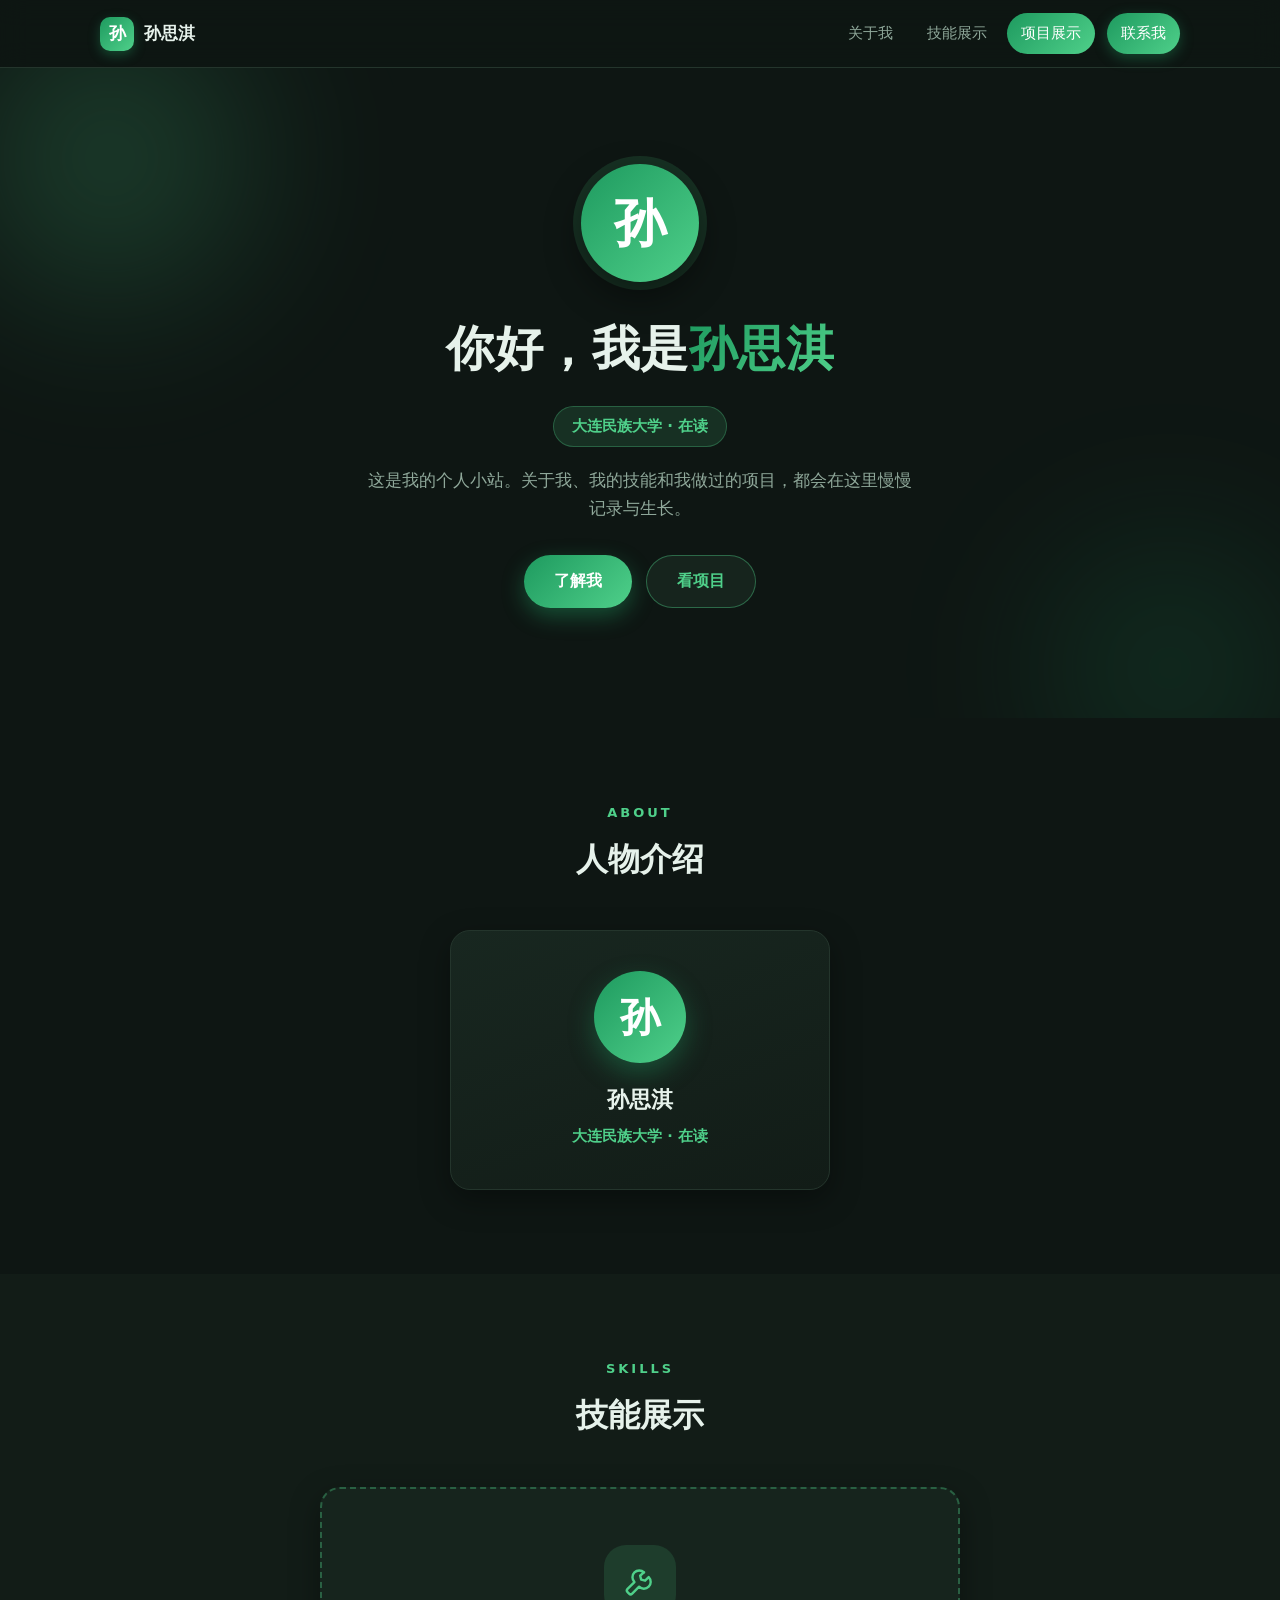
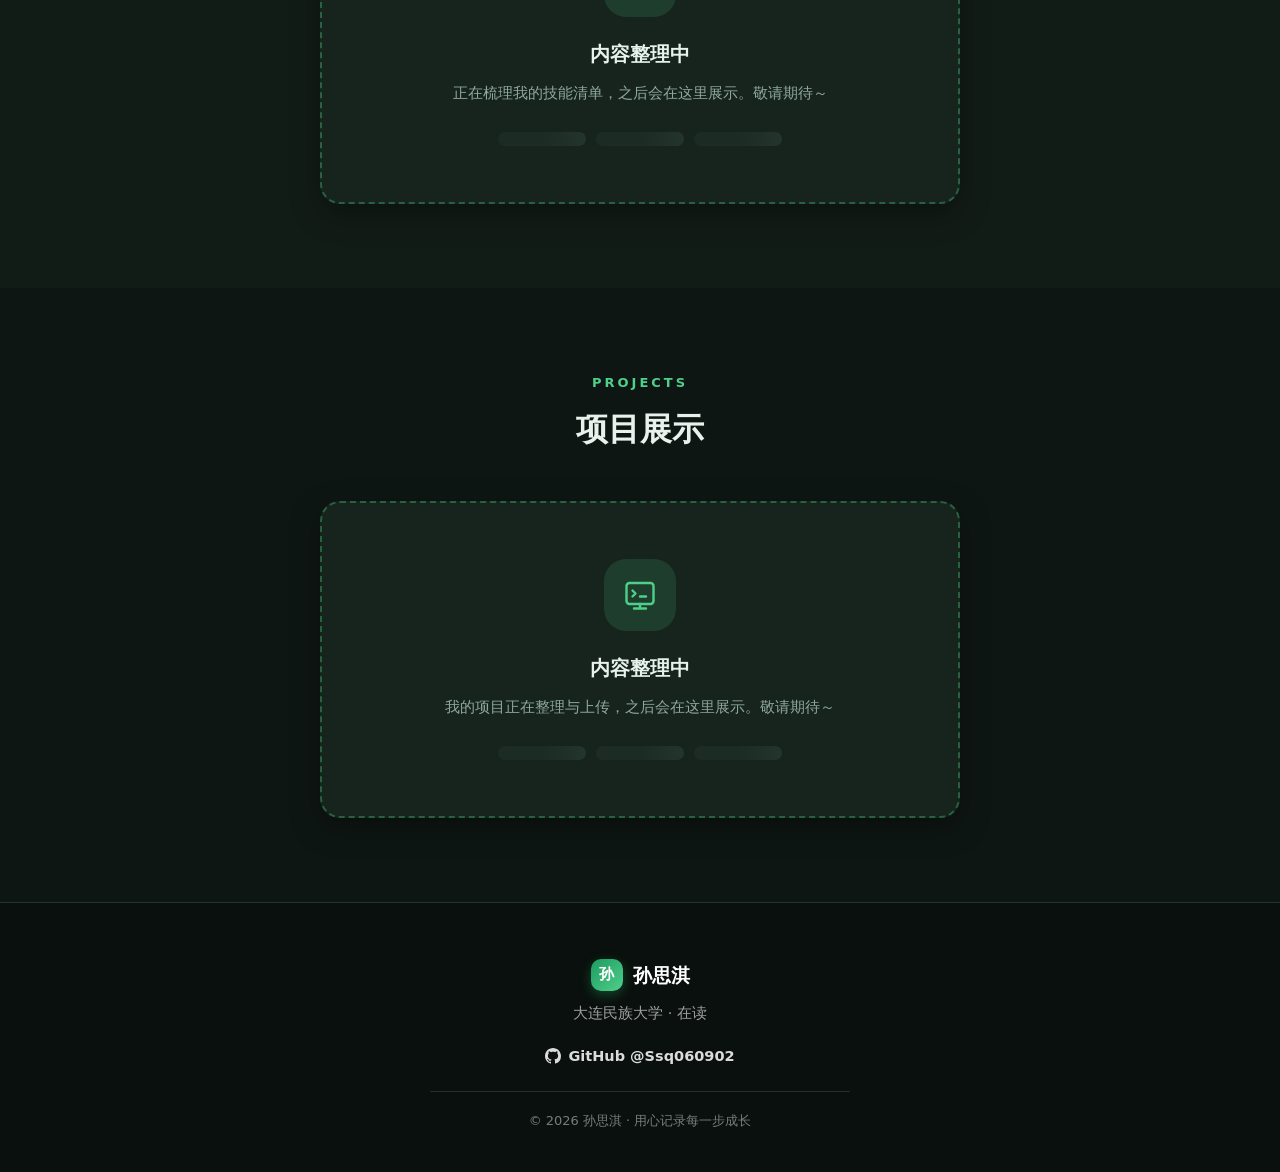
==== index.html @ 7ef8e4c4 "init: 孙思淇个人展示网站（深色主题单页）" ====
<!DOCTYPE html>
<html lang="zh-CN">
<head>
  <meta charset="UTF-8" />
  <meta name="viewport" content="width=device-width, initial-scale=1.0" />
  <title>孙思淇 · 个人主页</title>
  <meta name="description" content="孙思淇的个人展示网站 —— 大连民族大学在读。" />
  <link rel="icon" href="data:image/svg+xml,%3Csvg xmlns='http://www.w3.org/2000/svg' viewBox='0 0 100 100'%3E%3Crect width='100' height='100' rx='24' fill='%2322A869'/%3E%3Ctext x='50' y='70' font-size='52' text-anchor='middle' fill='white' font-family='sans-serif'%3E%E5%AD%99%3C/text%3E%3C/svg%3E" />
  <link rel="stylesheet" href="style.css" />
</head>
<body>
  <header class="site-header">
    <div class="container header-inner">
      <a class="brand" href="#top">
        <span class="brand-mark">孙</span>
        <span class="brand-name">孙思淇</span>
      </a>
      <nav class="site-nav" id="siteNav" aria-label="主导航">
        <a href="#about">关于我</a>
        <a href="#skills">技能展示</a>
        <a href="#projects">项目展示</a>
        <a href="#contact" class="nav-cta">联系我</a>
      </nav>
      <button class="nav-toggle" id="navToggle" aria-label="打开菜单" aria-expanded="false">
        <span></span><span></span><span></span>
      </button>
    </div>
  </header>

  <main id="top">
    <!-- Hero -->
    <section class="hero">
      <div class="hero-deco deco-a" aria-hidden="true"></div>
      <div class="hero-deco deco-b" aria-hidden="true"></div>
      <div class="container hero-inner">
        <div class="hero-avatar" aria-hidden="true">孙</div>
        <h1 class="hero-title">你好，我是<span class="accent">孙思淇</span></h1>
        <p class="hero-meta"><span class="chip">大连民族大学 · 在读</span></p>
        <p class="hero-desc">这是我的个人小站。关于我、我的技能和我做过的项目，都会在这里慢慢记录与生长。</p>
        <div class="hero-actions">
          <a class="btn btn-primary" href="#about">了解我</a>
          <a class="btn btn-ghost" href="#projects">看项目</a>
        </div>
      </div>
    </section>

    <!-- 人物介绍 -->
    <section class="section" id="about">
      <div class="container">
        <p class="section-kicker">About</p>
        <h2 class="section-title">人物介绍</h2>
        <div class="about-grid">
          <div class="about-card profile-card reveal">
            <div class="profile-avatar" aria-hidden="true">孙</div>
            <div class="profile-name">孙思淇</div>
            <div class="profile-school">大连民族大学 · 在读</div>
          </div>
        </div>
      </div>
    </section>

    <!-- 技能展示 -->
    <section class="section section-alt" id="skills">
      <div class="container">
        <p class="section-kicker">Skills</p>
        <h2 class="section-title">技能展示</h2>
        <div class="empty-card reveal">
          <div class="empty-icon" aria-hidden="true">
            <svg viewBox="0 0 24 24" fill="none" stroke="currentColor" stroke-width="1.6" stroke-linecap="round" stroke-linejoin="round">
              <path d="M14.7 6.3a4.5 4.5 0 0 0-6.4 6.4l-4.6 4.6a1.5 1.5 0 0 0 0 2.1l1 1a1.5 1.5 0 0 0 2.1 0l4.6-4.6a4.5 4.5 0 0 0 6.4-6.4l-2.4 2.4-2.6-.7-.7-2.6 2.6-2.4z"/>
            </svg>
          </div>
          <h3 class="empty-title">内容整理中</h3>
          <p class="empty-text">正在梳理我的技能清单，之后会在这里展示。敬请期待～</p>
          <div class="empty-skeleton" aria-hidden="true">
            <span></span><span></span><span></span>
          </div>
        </div>
      </div>
    </section>

    <!-- 项目展示 -->
    <section class="section" id="projects">
      <div class="container">
        <p class="section-kicker">Projects</p>
        <h2 class="section-title">项目展示</h2>
        <div class="empty-card reveal">
          <div class="empty-icon" aria-hidden="true">
            <svg viewBox="0 0 24 24" fill="none" stroke="currentColor" stroke-width="1.6" stroke-linecap="round" stroke-linejoin="round">
              <rect x="3" y="4" width="18" height="14" rx="2"/>
              <path d="M8 21h8M12 18v3M7 9l2 2-2 2M12 13h4"/>
            </svg>
          </div>
          <h3 class="empty-title">内容整理中</h3>
          <p class="empty-text">我的项目正在整理与上传，之后会在这里展示。敬请期待～</p>
          <div class="empty-skeleton" aria-hidden="true">
            <span></span><span></span><span></span>
          </div>
        </div>
      </div>
    </section>
  </main>

  <footer class="site-footer" id="contact">
    <div class="container footer-inner">
      <div class="footer-brand">
        <span class="brand-mark">孙</span> 孙思淇
      </div>
      <p class="footer-text">大连民族大学 · 在读</p>
      <a class="footer-github" href="https://github.com/Ssq060902" target="_blank" rel="noopener">
        <svg viewBox="0 0 24 24" fill="currentColor" aria-hidden="true"><path d="M12 0C5.37 0 0 5.37 0 12c0 5.31 3.435 9.795 8.205 11.385.6.105.825-.255.825-.57 0-.285-.015-1.23-.015-2.235-3.015.555-3.795-.735-4.035-1.41-.135-.345-.72-1.41-1.23-1.695-.42-.225-1.02-.78-.015-.795.945-.015 1.62.87 1.845 1.23 1.08 1.815 2.805 1.305 3.495.99.105-.78.42-1.305.765-1.605-2.67-.3-5.46-1.335-5.46-5.925 0-1.305.465-2.385 1.23-3.225-.12-.3-.54-1.53.12-3.18 0 0 1.005-.315 3.3 1.23.96-.27 1.98-.405 3-.405s2.04.135 3 .405c2.295-1.56 3.3-1.23 3.3-1.23.66 1.65.24 2.88.12 3.18.765.84 1.23 1.905 1.23 3.225 0 4.605-2.805 5.625-5.475 5.925.435.375.81 1.095.81 2.22 0 1.605-.015 2.895-.015 3.3 0 .315.225.69.825.57A12.02 12.02 0 0 0 24 12c0-6.63-5.37-12-12-12z"/></svg>
        GitHub @Ssq060902
      </a>
      <p class="footer-copy">© 2026 孙思淇 · 用心记录每一步成长</p>
    </div>
  </footer>

  <script src="script.js"></script>
</body>
</html>
---- style.css ----
/* ============ 设计变量 ============ */
:root {
  --bg: #0E1613;
  --bg-alt: #121C17;
  --ink: #E6F2EB;
  --muted: #8FA89A;
  --card: #16241D;
  --line: #24352C;
  --accent: #4FD08A;
  --accent-2: #7FE8AE;
  --grad: linear-gradient(135deg, #1E9A5F 0%, #4FD08A 100%);
  --radius: 20px;
  --radius-sm: 12px;
  --shadow: 0 10px 30px rgba(0, 0, 0, 0.35);
  --shadow-lg: 0 18px 50px rgba(0, 0, 0, 0.45);
  --header-h: 68px;
}

/* ============ 基础 ============ */
* { margin: 0; padding: 0; box-sizing: border-box; }

html { scroll-behavior: smooth; }

body {
  font-family: "PingFang SC", "Hiragino Sans GB", "Microsoft YaHei", "Noto Sans SC", system-ui, -apple-system, sans-serif;
  background: var(--bg);
  color: var(--ink);
  line-height: 1.7;
  -webkit-font-smoothing: antialiased;
  overflow-x: hidden;
}

.container {
  width: min(1080px, 92%);
  margin: 0 auto;
}

a { text-decoration: none; color: inherit; }

section { scroll-margin-top: calc(var(--header-h) + 16px); }

/* ============ 顶部导航 ============ */
.site-header {
  position: sticky;
  top: 0;
  z-index: 100;
  height: var(--header-h);
  background: rgba(14, 22, 19, 0.82);
  backdrop-filter: blur(14px);
  -webkit-backdrop-filter: blur(14px);
  border-bottom: 1px solid var(--line);
}

.header-inner {
  height: 100%;
  display: flex;
  align-items: center;
  justify-content: space-between;
}

.brand {
  display: inline-flex;
  align-items: center;
  gap: 10px;
  font-weight: 700;
  font-size: 17px;
}

.brand-mark {
  display: inline-flex;
  align-items: center;
  justify-content: center;
  width: 34px;
  height: 34px;
  border-radius: 10px;
  background: var(--grad);
  color: #fff;
  font-size: 17px;
  font-weight: 700;
  box-shadow: 0 4px 12px rgba(34, 168, 105, 0.35);
}

.site-nav {
  display: flex;
  align-items: center;
  gap: 6px;
}

.site-nav a {
  padding: 8px 14px;
  border-radius: 999px;
  font-size: 15px;
  color: var(--muted);
  font-weight: 500;
  transition: color .25s, background .25s;
}

.site-nav a:hover { color: var(--ink); background: rgba(79, 208, 138, 0.12); }

.site-nav a.active { color: #fff; background: var(--grad); }

.site-nav a.nav-cta {
  margin-left: 6px;
  color: #fff;
  background: var(--grad);
  box-shadow: 0 4px 14px rgba(34, 168, 105, 0.35);
}

.site-nav a.nav-cta:hover { filter: brightness(1.06); }

.nav-toggle {
  display: none;
  flex-direction: column;
  justify-content: center;
  gap: 5px;
  width: 42px;
  height: 42px;
  padding: 10px;
  border: 1px solid var(--line);
  border-radius: var(--radius-sm);
  background: var(--card);
  cursor: pointer;
}

.nav-toggle span {
  display: block;
  height: 2px;
  width: 100%;
  background: var(--ink);
  border-radius: 2px;
  transition: transform .3s, opacity .3s;
}

.nav-toggle.open span:nth-child(1) { transform: translateY(7px) rotate(45deg); }
.nav-toggle.open span:nth-child(2) { opacity: 0; }
.nav-toggle.open span:nth-child(3) { transform: translateY(-7px) rotate(-45deg); }

/* ============ Hero ============ */
.hero {
  position: relative;
  padding: 96px 0 110px;
  text-align: center;
  overflow: hidden;
}

.hero-deco {
  position: absolute;
  border-radius: 50%;
  filter: blur(70px);
  opacity: .5;
  pointer-events: none;
}

.deco-a {
  width: 420px; height: 420px;
  background: radial-gradient(circle, rgba(79, 208, 138, .55), transparent 70%);
  top: -120px; left: -100px;
  animation: float 9s ease-in-out infinite;
}

.deco-b {
  width: 380px; height: 380px;
  background: radial-gradient(circle, rgba(34, 168, 105, .4), transparent 70%);
  bottom: -140px; right: -80px;
  animation: float 11s ease-in-out infinite reverse;
}

@keyframes float {
  0%, 100% { transform: translateY(0); }
  50% { transform: translateY(-24px); }
}

.hero-inner { position: relative; z-index: 1; }

.hero-avatar {
  width: 118px;
  height: 118px;
  margin: 0 auto 26px;
  display: flex;
  align-items: center;
  justify-content: center;
  border-radius: 50%;
  background: var(--grad);
  color: #fff;
  font-size: 52px;
  font-weight: 700;
  box-shadow: 0 14px 36px rgba(0, 0, 0, 0.45), 0 0 0 8px rgba(79, 208, 138, 0.14);
}

.hero-title {
  font-size: clamp(30px, 5.4vw, 48px);
  font-weight: 800;
  letter-spacing: .5px;
  margin-bottom: 16px;
}

.hero-title .accent {
  background: var(--grad);
  -webkit-background-clip: text;
  background-clip: text;
  -webkit-text-fill-color: transparent;
  color: transparent;
}

.chip {
  display: inline-block;
  padding: 7px 18px;
  border-radius: 999px;
  background: rgba(79, 208, 138, 0.14);
  color: var(--accent);
  font-size: 15px;
  font-weight: 600;
  border: 1px solid rgba(79, 208, 138, 0.3);
}

.hero-desc {
  max-width: 560px;
  margin: 20px auto 32px;
  color: var(--muted);
  font-size: 16.5px;
}

.hero-actions {
  display: flex;
  justify-content: center;
  gap: 14px;
  flex-wrap: wrap;
}

.btn {
  display: inline-flex;
  align-items: center;
  gap: 8px;
  padding: 12px 30px;
  border-radius: 999px;
  font-size: 15.5px;
  font-weight: 600;
  transition: transform .25s, box-shadow .25s, background .25s;
}

.btn:hover { transform: translateY(-2px); }

.btn-primary {
  color: #fff;
  background: var(--grad);
  box-shadow: 0 8px 22px rgba(34, 168, 105, 0.4);
}

.btn-ghost {
  color: var(--accent);
  background: var(--card);
  border: 1.5px solid rgba(79, 208, 138, 0.4);
}

.btn-ghost:hover { background: rgba(79, 208, 138, 0.1); }

/* ============ 通用区块 ============ */
.section { padding: 84px 0; }

.section-alt {
  background: var(--bg-alt);
}

.section-kicker {
  text-align: center;
  color: var(--accent);
  font-size: 13px;
  font-weight: 700;
  letter-spacing: 3px;
  text-transform: uppercase;
  margin-bottom: 8px;
}

.section-title {
  text-align: center;
  font-size: clamp(24px, 3.6vw, 32px);
  font-weight: 800;
  margin-bottom: 44px;
}

/* ============ 人物介绍 ============ */
.about-grid {
  display: flex;
  justify-content: center;
}

.about-grid .profile-card {
  width: 100%;
  max-width: 380px;
}

.about-card {
  background: var(--card);
  border: 1px solid var(--line);
  border-radius: var(--radius);
  box-shadow: var(--shadow);
}

.profile-card {
  padding: 40px 30px;
  text-align: center;
  background: linear-gradient(160deg, #182720 0%, #121C17 100%);
}

.profile-avatar {
  width: 92px;
  height: 92px;
  margin: 0 auto 18px;
  display: flex;
  align-items: center;
  justify-content: center;
  border-radius: 50%;
  background: var(--grad);
  color: #fff;
  font-size: 40px;
  font-weight: 700;
  box-shadow: 0 10px 26px rgba(34, 168, 105, 0.35);
}

.profile-name { font-size: 22px; font-weight: 800; }

.profile-school {
  margin-top: 6px;
  color: var(--accent);
  font-size: 14.5px;
  font-weight: 600;
}



/* ============ 空状态（技能 / 项目） ============ */
.empty-card {
  max-width: 640px;
  margin: 0 auto;
  padding: 56px 36px;
  text-align: center;
  background: var(--card);
  border: 2px dashed rgba(79, 208, 138, 0.35);
  border-radius: var(--radius);
  box-shadow: var(--shadow);
}

.empty-icon {
  width: 72px;
  height: 72px;
  margin: 0 auto 20px;
  display: flex;
  align-items: center;
  justify-content: center;
  border-radius: 22px;
  background: rgba(79, 208, 138, 0.14);
  color: var(--accent);
}

.empty-icon svg { width: 36px; height: 36px; }

.empty-title { font-size: 20px; font-weight: 800; margin-bottom: 10px; }

.empty-text { color: var(--muted); font-size: 15px; margin-bottom: 26px; }

.empty-skeleton {
  display: flex;
  justify-content: center;
  gap: 10px;
  flex-wrap: wrap;
}

.empty-skeleton span {
  width: 88px;
  height: 14px;
  border-radius: 999px;
  background: linear-gradient(90deg, #1C2B23 25%, #24352C 50%, #1C2B23 75%);
  background-size: 200% 100%;
  animation: shimmer 1.6s linear infinite;
}

@keyframes shimmer {
  0% { background-position: 200% 0; }
  100% { background-position: -200% 0; }
}

/* ============ 页脚 ============ */
.site-footer {
  background: #0A100D;
  border-top: 1px solid var(--line);
  color: rgba(255, 255, 255, 0.85);
  padding: 56px 0 40px;
  text-align: center;
}

.footer-brand {
  display: inline-flex;
  align-items: center;
  gap: 10px;
  font-size: 19px;
  font-weight: 700;
  color: #fff;
  margin-bottom: 10px;
}

.footer-brand .brand-mark { width: 32px; height: 32px; font-size: 15px; }

.footer-text { color: rgba(255, 255, 255, 0.6); font-size: 14.5px; margin-bottom: 18px; }

.footer-github {
  display: inline-flex;
  align-items: center;
  gap: 7px;
  margin-bottom: 22px;
  color: rgba(255, 255, 255, 0.85);
  font-size: 14.5px;
  font-weight: 600;
  transition: color .25s;
}

.footer-github:hover { color: #fff; text-decoration: underline; }

.footer-github svg {
  width: 16px;
  height: 16px;
}

.footer-copy {
  color: rgba(255, 255, 255, 0.45);
  font-size: 13px;
  padding-top: 18px;
  border-top: 1px solid rgba(255, 255, 255, 0.12);
  max-width: 420px;
  margin: 0 auto;
}

/* ============ 滚动显现 ============ */
.reveal {
  opacity: 0;
  transform: translateY(26px);
  transition: opacity .7s ease, transform .7s ease;
}

.reveal.visible {
  opacity: 1;
  transform: translateY(0);
}

@media (prefers-reduced-motion: reduce) {
  html { scroll-behavior: auto; }
  .reveal { opacity: 1; transform: none; transition: none; }
  .hero-deco, .empty-skeleton span { animation: none; }
}

/* ============ 响应式 ============ */
@media (max-width: 820px) {
  .profile-card { padding: 34px 26px; }
}

@media (max-width: 680px) {
  .nav-toggle { display: flex; }

  .site-nav {
    position: absolute;
    top: var(--header-h);
    left: 0;
    right: 0;
    flex-direction: column;
    align-items: stretch;
    gap: 4px;
    padding: 14px 4%;
    background: rgba(18, 28, 23, 0.97);
    backdrop-filter: blur(14px);
    -webkit-backdrop-filter: blur(14px);
    border-bottom: 1px solid var(--line);
    box-shadow: 0 18px 34px rgba(0, 0, 0, 0.45);
    opacity: 0;
    visibility: hidden;
    transform: translateY(-12px);
    transition: opacity .3s, transform .3s, visibility .3s;
  }

  .site-nav.open {
    opacity: 1;
    visibility: visible;
    transform: translateY(0);
  }

  .site-nav a { padding: 12px 16px; font-size: 15.5px; }
  .site-nav a.nav-cta { margin-left: 0; text-align: center; }

  .hero { padding: 68px 0 80px; }
  .hero-avatar { width: 96px; height: 96px; font-size: 42px; }
  .hero-desc { font-size: 15.5px; }
  .section { padding: 62px 0; }
  .section-title { margin-bottom: 32px; }

  .empty-card { padding: 44px 24px; }
}
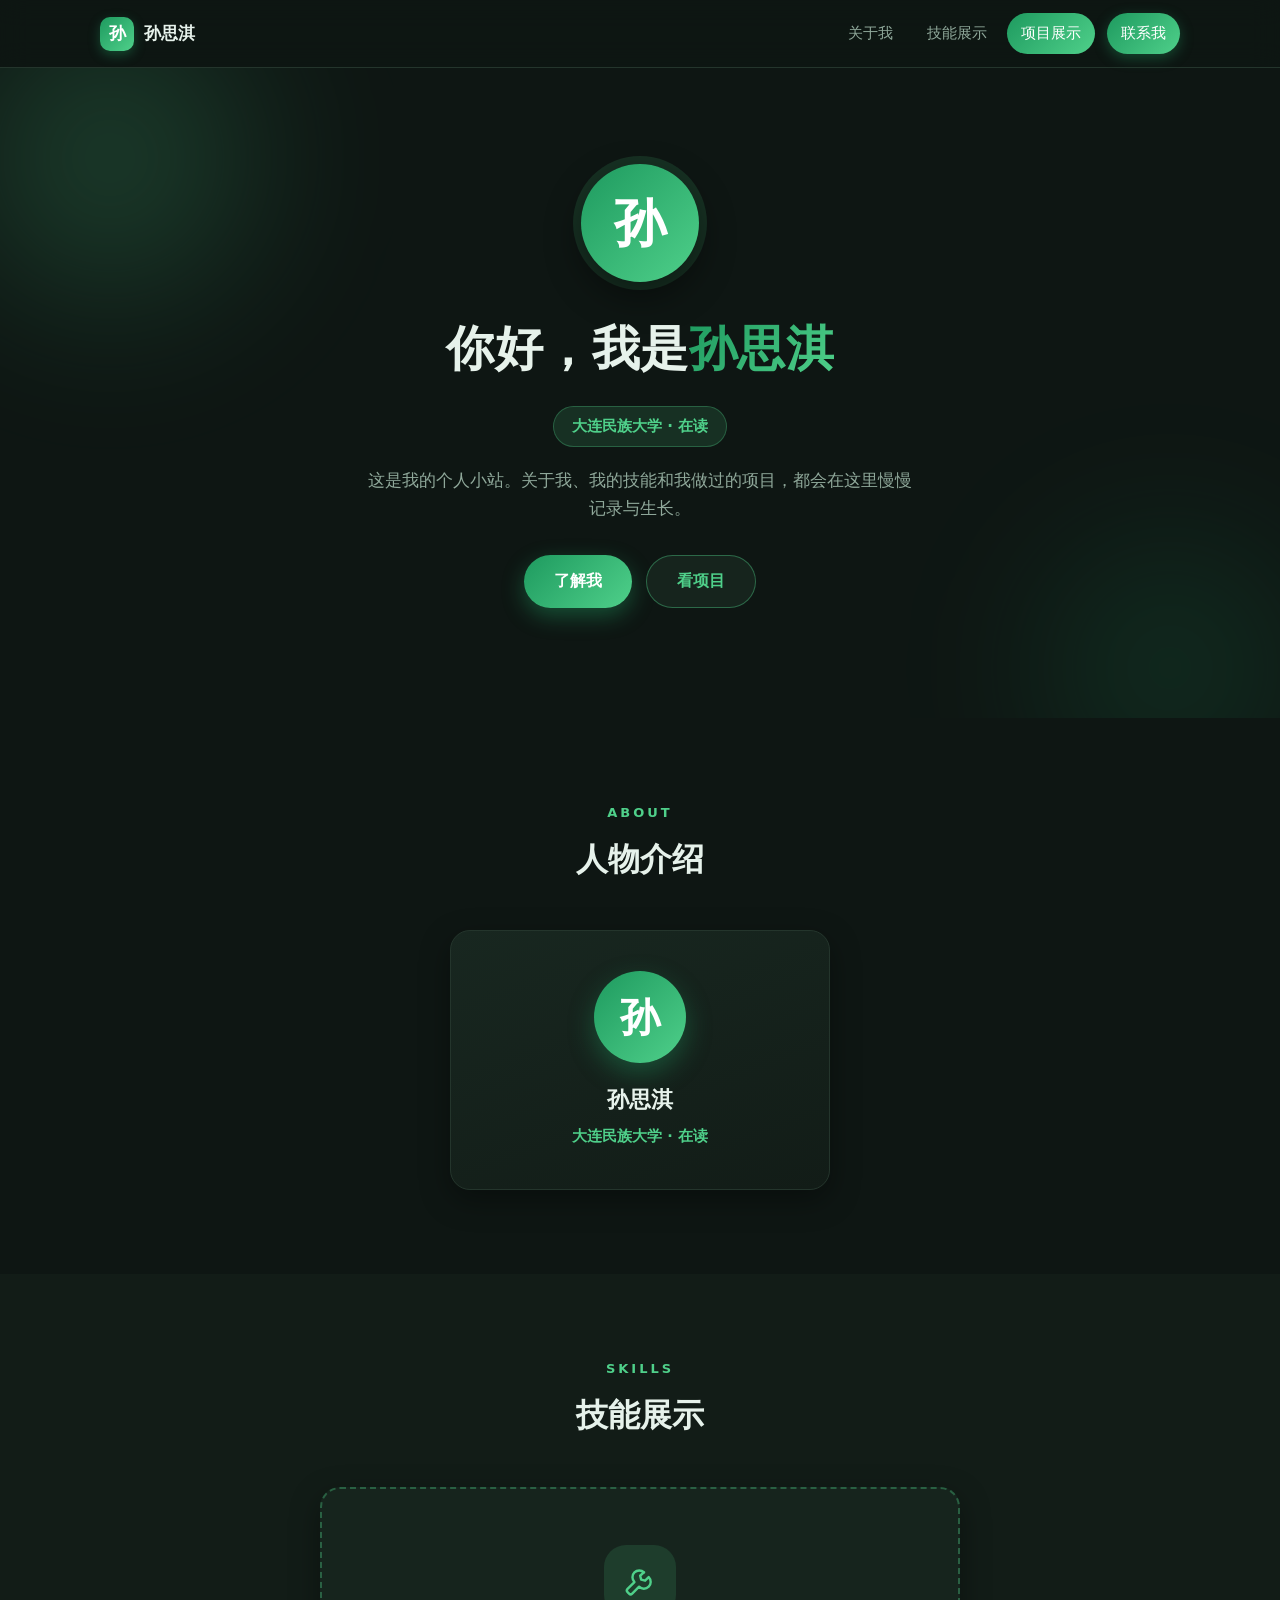
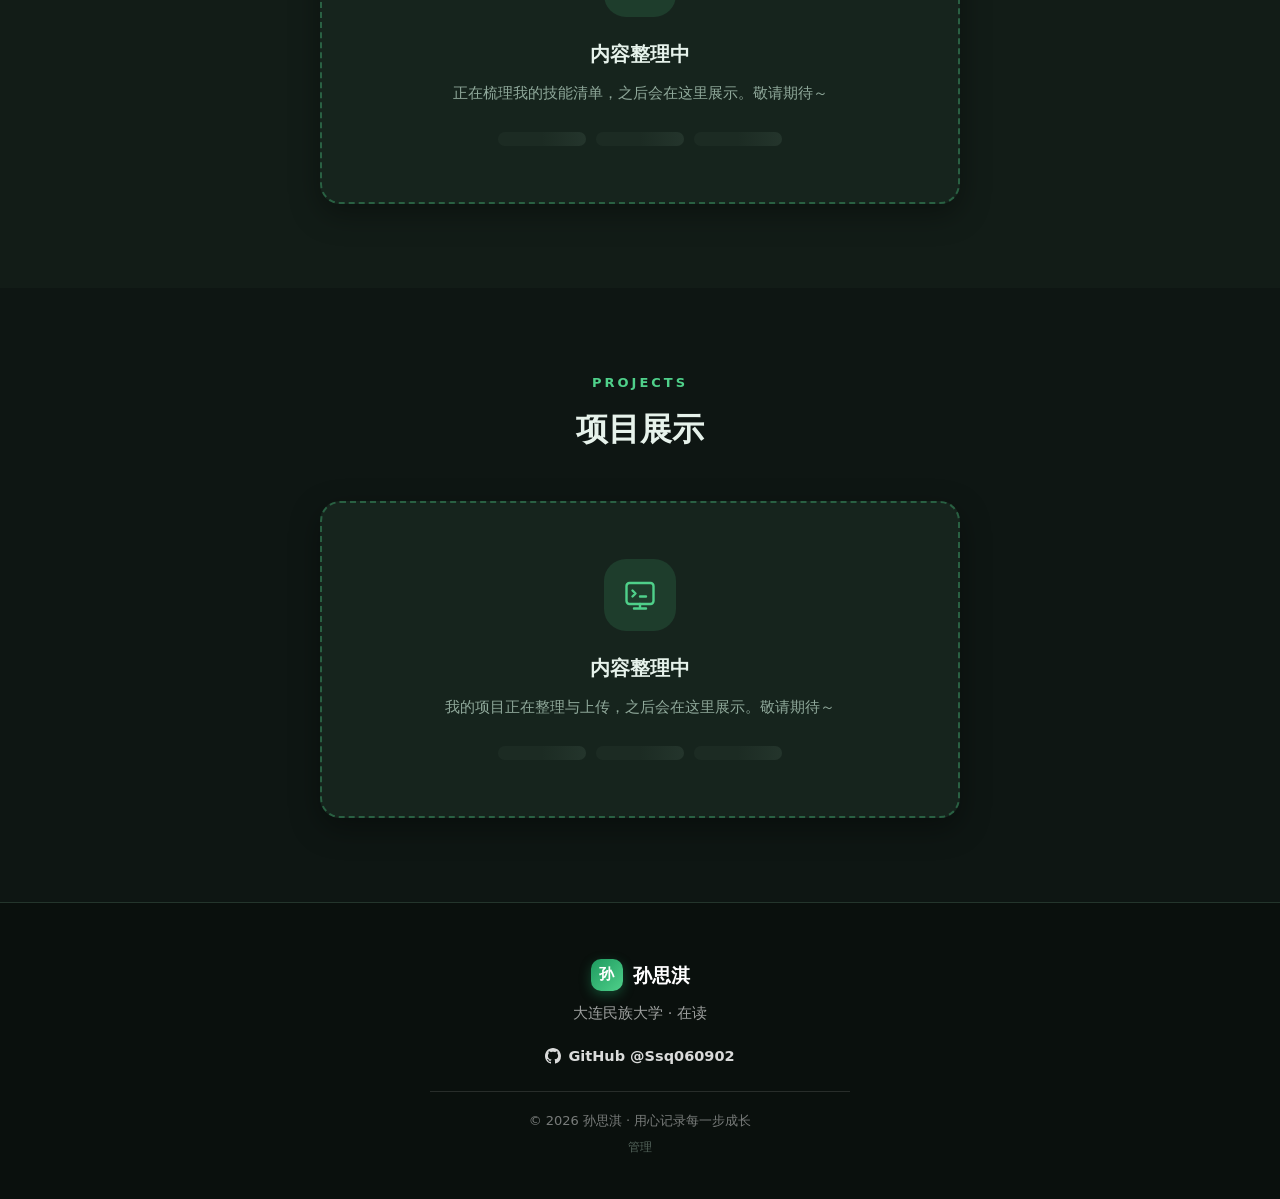
==== commit a40e48dd: "feat: 新增本地后台管理与内容动态渲染（content.json 数据驱动）" ====
--- a/index.html
+++ b/index.html
@@ -12,8 +12,8 @@
   <header class="site-header">
     <div class="container header-inner">
       <a class="brand" href="#top">
-        <span class="brand-mark">孙</span>
-        <span class="brand-name">孙思淇</span>
+        <span class="brand-mark" id="brandMark">孙</span>
+        <span class="brand-name" id="brandName">孙思淇</span>
       </a>
       <nav class="site-nav" id="siteNav" aria-label="主导航">
         <a href="#about">关于我</a>
@@ -33,10 +33,10 @@
       <div class="hero-deco deco-a" aria-hidden="true"></div>
       <div class="hero-deco deco-b" aria-hidden="true"></div>
       <div class="container hero-inner">
-        <div class="hero-avatar" aria-hidden="true">孙</div>
-        <h1 class="hero-title">你好，我是<span class="accent">孙思淇</span></h1>
-        <p class="hero-meta"><span class="chip">大连民族大学 · 在读</span></p>
-        <p class="hero-desc">这是我的个人小站。关于我、我的技能和我做过的项目，都会在这里慢慢记录与生长。</p>
+        <div class="hero-avatar" aria-hidden="true" id="heroAvatar">孙</div>
+        <h1 class="hero-title">你好，我是<span class="accent" id="heroName">孙思淇</span></h1>
+        <p class="hero-meta"><span class="chip" id="heroBadge">大连民族大学 · 在读</span></p>
+        <p class="hero-desc" id="heroDesc">这是我的个人小站。关于我、我的技能和我做过的项目，都会在这里慢慢记录与生长。</p>
         <div class="hero-actions">
           <a class="btn btn-primary" href="#about">了解我</a>
           <a class="btn btn-ghost" href="#projects">看项目</a>
@@ -51,11 +51,12 @@
         <h2 class="section-title">人物介绍</h2>
         <div class="about-grid">
           <div class="about-card profile-card reveal">
-            <div class="profile-avatar" aria-hidden="true">孙</div>
-            <div class="profile-name">孙思淇</div>
-            <div class="profile-school">大连民族大学 · 在读</div>
+            <div class="profile-avatar" aria-hidden="true" id="profileAvatar">孙</div>
+            <div class="profile-name" id="profileName">孙思淇</div>
+            <div class="profile-school" id="profileBadge">大连民族大学 · 在读</div>
           </div>
         </div>
+        <div class="about-extra reveal" id="aboutExtra" hidden></div>
       </div>
     </section>
 
@@ -64,7 +65,7 @@
       <div class="container">
         <p class="section-kicker">Skills</p>
         <h2 class="section-title">技能展示</h2>
-        <div class="empty-card reveal">
+        <div class="empty-card reveal" id="skillsList">
           <div class="empty-icon" aria-hidden="true">
             <svg viewBox="0 0 24 24" fill="none" stroke="currentColor" stroke-width="1.6" stroke-linecap="round" stroke-linejoin="round">
               <path d="M14.7 6.3a4.5 4.5 0 0 0-6.4 6.4l-4.6 4.6a1.5 1.5 0 0 0 0 2.1l1 1a1.5 1.5 0 0 0 2.1 0l4.6-4.6a4.5 4.5 0 0 0 6.4-6.4l-2.4 2.4-2.6-.7-.7-2.6 2.6-2.4z"/>
@@ -84,7 +85,7 @@
       <div class="container">
         <p class="section-kicker">Projects</p>
         <h2 class="section-title">项目展示</h2>
-        <div class="empty-card reveal">
+        <div class="empty-card reveal" id="projectsList">
           <div class="empty-icon" aria-hidden="true">
             <svg viewBox="0 0 24 24" fill="none" stroke="currentColor" stroke-width="1.6" stroke-linecap="round" stroke-linejoin="round">
               <rect x="3" y="4" width="18" height="14" rx="2"/>
@@ -104,14 +105,15 @@
   <footer class="site-footer" id="contact">
     <div class="container footer-inner">
       <div class="footer-brand">
-        <span class="brand-mark">孙</span> 孙思淇
+        <span class="brand-mark" id="footerMark">孙</span> <span id="footerBrandName">孙思淇</span>
       </div>
-      <p class="footer-text">大连民族大学 · 在读</p>
-      <a class="footer-github" href="https://github.com/Ssq060902" target="_blank" rel="noopener">
+      <p class="footer-text" id="footerText">大连民族大学 · 在读</p>
+      <a class="footer-github" id="footerGithub" href="https://github.com/Ssq060902" target="_blank" rel="noopener">
         <svg viewBox="0 0 24 24" fill="currentColor" aria-hidden="true"><path d="M12 0C5.37 0 0 5.37 0 12c0 5.31 3.435 9.795 8.205 11.385.6.105.825-.255.825-.57 0-.285-.015-1.23-.015-2.235-3.015.555-3.795-.735-4.035-1.41-.135-.345-.72-1.41-1.23-1.695-.42-.225-1.02-.78-.015-.795.945-.015 1.62.87 1.845 1.23 1.08 1.815 2.805 1.305 3.495.99.105-.78.42-1.305.765-1.605-2.67-.3-5.46-1.335-5.46-5.925 0-1.305.465-2.385 1.23-3.225-.12-.3-.54-1.53.12-3.18 0 0 1.005-.315 3.3 1.23.96-.27 1.98-.405 3-.405s2.04.135 3 .405c2.295-1.56 3.3-1.23 3.3-1.23.66 1.65.24 2.88.12 3.18.765.84 1.23 1.905 1.23 3.225 0 4.605-2.805 5.625-5.475 5.925.435.375.81 1.095.81 2.22 0 1.605-.015 2.895-.015 3.3 0 .315.225.69.825.57A12.02 12.02 0 0 0 24 12c0-6.63-5.37-12-12-12z"/></svg>
-        GitHub @Ssq060902
+        <span id="footerGithubText">GitHub @Ssq060902</span>
       </a>
-      <p class="footer-copy">© 2026 孙思淇 · 用心记录每一步成长</p>
+      <p class="footer-copy" id="footerCopy">© 2026 孙思淇 · 用心记录每一步成长</p>
+      <a class="footer-admin" href="./admin.html">管理</a>
     </div>
   </footer>
 
--- a/style.css
+++ b/style.css
@@ -492,3 +492,114 @@
 
   .empty-card { padding: 44px 24px; }
 }
+
+/* ============ 关于我补充段落（后台可选填写） ============ */
+.about-extra {
+  max-width: 640px;
+  margin: 18px auto 0;
+}
+
+.about-desc-card {
+  background: var(--card);
+  border: 1px solid var(--line);
+  border-radius: var(--radius);
+  box-shadow: var(--shadow);
+  padding: 26px 28px;
+}
+
+.about-desc-card p { color: var(--muted); font-size: 15px; }
+
+.about-desc-card p + p { margin-top: 10px; }
+
+/* ============ 技能 / 项目卡片（后台添加内容后展示） ============ */
+.cards-grid {
+  display: grid;
+  grid-template-columns: repeat(auto-fit, minmax(250px, 1fr));
+  gap: 18px;
+  max-width: 920px;
+  margin: 0 auto;
+}
+
+.skill-card,
+.project-card {
+  background: var(--card);
+  border: 1px solid var(--line);
+  border-radius: var(--radius);
+  box-shadow: var(--shadow);
+  padding: 24px 22px;
+  transition: transform .25s, border-color .25s;
+}
+
+.skill-card:hover,
+.project-card:hover {
+  transform: translateY(-4px);
+  border-color: rgba(79, 208, 138, 0.45);
+}
+
+.skill-name {
+  display: flex;
+  align-items: center;
+  gap: 9px;
+  font-size: 17px;
+  font-weight: 700;
+  margin-bottom: 6px;
+}
+
+.skill-name::before {
+  content: '';
+  width: 8px;
+  height: 8px;
+  border-radius: 50%;
+  background: var(--grad);
+  flex-shrink: 0;
+}
+
+.skill-desc { color: var(--muted); font-size: 14px; }
+
+.proj-head {
+  display: flex;
+  align-items: center;
+  justify-content: space-between;
+  gap: 10px;
+  flex-wrap: wrap;
+  margin-bottom: 8px;
+}
+
+.proj-name { font-size: 17px; font-weight: 700; }
+
+.proj-tags { display: flex; gap: 6px; flex-wrap: wrap; }
+
+.tag {
+  font-size: 11.5px;
+  padding: 2px 10px;
+  border-radius: 999px;
+  background: rgba(79, 208, 138, 0.12);
+  border: 1px solid rgba(79, 208, 138, 0.3);
+  color: var(--accent);
+}
+
+.proj-desc { color: var(--muted); font-size: 14px; margin-bottom: 10px; }
+
+.proj-link { color: var(--accent); font-size: 13.5px; font-weight: 600; }
+
+.proj-link:hover { text-decoration: underline; }
+
+@media (max-width: 680px) {
+  .cards-grid { grid-template-columns: 1fr; }
+  .about-desc-card { padding: 22px 20px; }
+}
+
+/* ============ 页脚后台入口 ============ */
+.footer-admin {
+  display: inline-block;
+  margin-top: 4px;
+  color: var(--muted);
+  font-size: 12px;
+  opacity: 0.55;
+  transition: color 0.2s, opacity 0.2s;
+}
+
+.footer-admin:hover {
+  color: var(--accent);
+  opacity: 1;
+}
